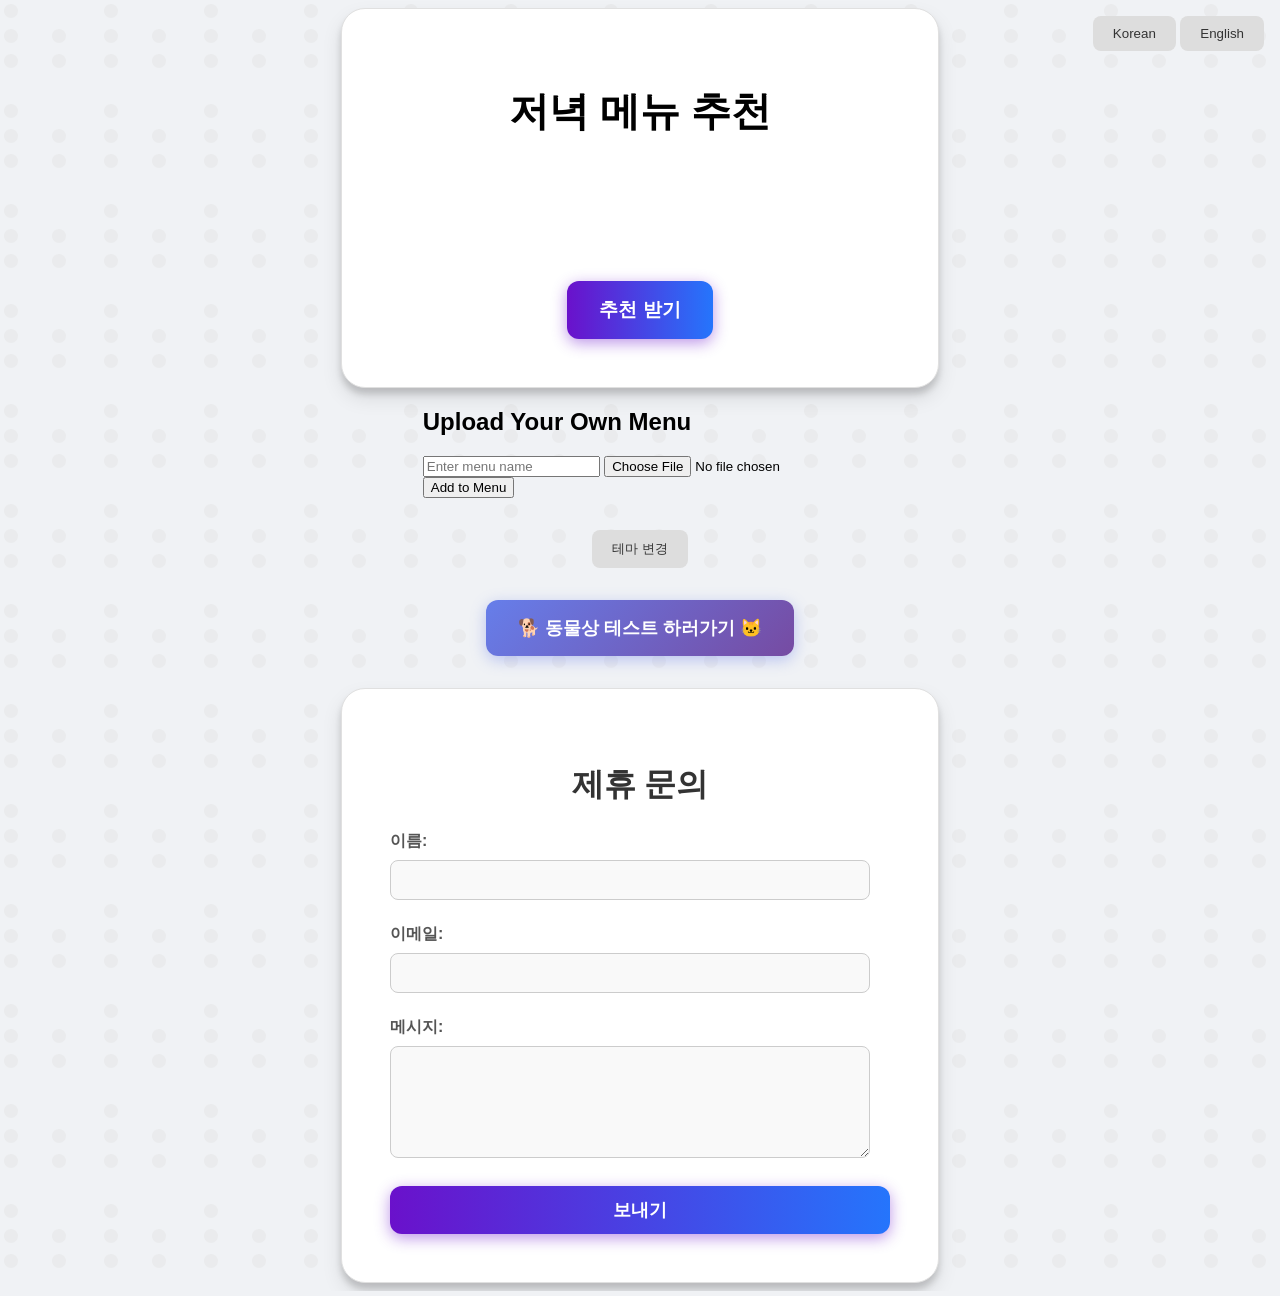
==== index.html @ fb41db71 "feat: Add Google AdSense integration - Insert AdSense script and meta tag into index.html." ====
<!DOCTYPE html>
<html lang="ko">
<head>
    <meta charset="UTF-8">
    <meta name="viewport" content="width=device-width, initial-scale=1.0">
    <title data-i18n="title">Dinner Menu Recommendation</title>
    <link rel="stylesheet" href="style.css">
    <script async src="https://pagead2.googlesyndication.com/pagead/js/adsbygoogle.js?client=ca-pub-7091768814337632"
     crossorigin="anonymous"></script>
    <meta name="google-adsense-account" content="ca-pub-7091768814337632">
</head>
<body>
    <div class="language-switcher">
        <button id="lang-ko">Korean</button>
        <button id="lang-en">English</button>
    </div>
    <div class="lotto-machine">
        <h1 data-i18n="heading">Dinner Menu Recommendation</h1>
        <div id="menu-recommendation" class="display"></div>
        <button id="recommend-button" class="draw-button" data-i18n="button">Get Recommendation</button>
    </div>

    <div class="image-uploader">
        <h2 data-i18n="upload_heading">Upload Your Own Menu</h2>
        <input type="text" id="menu-name-input" placeholder="Enter menu name">
        <input type="file" id="image-upload" accept="image/*">
        <div id="image-preview-container"></div>
        <button id="add-menu-button" data-i18n="add_button">Add to Menu</button>
    </div>

    <div class="theme-switcher">
        <button id="theme-toggle" data-i18n="theme_toggle">Toggle Theme</button>
    </div>
    <div class="animal-test-link">
        <a href="animal.html" class="animal-test-btn">🐕 동물상 테스트 하러가기 🐱</a>
    </div>
    <script src="main.js" type="module"></script>

    <div class="contact-form-section">
        <h2 data-i18n="contact_heading">Partnership Inquiry</h2>
        <form action="https://formspree.io/f/xykjvype" method="POST" class="contact-form">
            <label for="name" data-i18n="name_label">Your Name:</label>
            <input type="text" id="name" name="name" required>

            <label for="email" data-i18n="email_label">Your Email:</label>
            <input type="email" id="email" name="email" required>

            <label for="message" data-i18n="message_label">Your Message:</label>
            <textarea id="message" name="message" rows="5" required></textarea>

            <button type="submit" data-i18n="send_button">Send</button>
        </form>
    </div>
</body>
</html>
---- style.css ----
/* General Styles */
body {
    font-family: -apple-system, BlinkMacSystemFont, "Segoe UI", Roboto, Helvetica, Arial, sans-serif;
    display: grid;
    place-items: center;
    min-height: 100vh;
    background-color: #f0f2f5;
    background-image: url('data:image/svg+xml,%3Csvg width="100" height="100" viewBox="0 0 100 100" xmlns="http://www.w3.org/2000/svg"%3E%3Cpath d="M11 18c3.866 0 7-3.134 7-7s-3.134-7-7-7-7 3.134-7 7 3.134 7 7 7zm48 25c3.866 0 7-3.134 7-7s-3.134-7-7-7-7 3.134-7 7 3.134 7 7 7zm-48 0c3.866 0 7-3.134 7-7s-3.134-7-7-7-7 3.134-7 7 3.134 7 7 7zm48 25c3.866 0 7-3.134 7-7s-3.134-7-7-7-7 3.134-7 7 3.134 7 7 7zm-48 0c3.866 0 7-3.134 7-7s-3.134-7-7-7-7 3.134-7 7 3.134 7 7 7z" fill="%23e0e0e0" fill-opacity="0.4"/%3E%3C/svg%3E');
    transition: background-color 0.3s ease, color 0.3s ease;
}

body.dark-mode {
    background-color: #1a1a1a;
    color: #f0f2f5;
    background-image: url('data:image/svg+xml,%3Csvg width="100" height="100" viewBox="0 0 100 100" xmlns="http://www.w3.org/2000/svg"%3E%3Cpath d="M11 18c3.866 0 7-3.134 7-7s-3.134-7-7-7-7 3.134-7 7 3.134 7 7 7zm48 25c3.866 0 7-3.134 7-7s-3.134-7-7-7-7 3.134-7 7 3.134 7 7 7zm-48 0c3.866 0 7-3.134 7-7s-3.134-7-7-7-7 3.134-7 7 3.134 7 7 7zm48 25c3.866 0 7-3.134 7-7s-3.134-7-7-7-7 3.134-7 7 3.134 7 7 7zm-48 0c3.866 0 7-3.134 7-7s-3.134-7-7-7-7 3.134-7 7 3.134 7 7 7z" fill="%23333" fill-opacity="0.4"/%3E%3C/svg%3E');
}

.language-switcher {
    position: absolute;
    top: 1rem;
    right: 1rem;
}

.language-switcher button {
    background-color: #ddd;
    color: #333;
    border: none;
    border-radius: 8px;
    padding: 10px 20px;
    cursor: pointer;
    transition: background-color 0.3s, color 0.3s;
}

body.dark-mode .language-switcher button {
    background-color: #444;
    color: #f0f2f5;
}

.lotto-machine {
    background: #ffffff;
    border-radius: 24px;
    padding: 48px;
    width: 100%;
    max-width: 500px;
    box-shadow: 0 10px 20px rgba(0,0,0,0.1), 0 6px 6px rgba(0,0,0,0.15);
    text-align: center;
    border: 1px solid #e0e0e0;
    transition: background-color 0.3s ease, border-color 0.3s ease;
}

body.dark-mode .lotto-machine {
    background: #2c2c2c;
    border-color: #444;
}

h1 {
    font-size: 2.5rem;
    font-weight: 800;
    margin-bottom: 2rem;
    transition: color 0.3s ease;
}

body.dark-mode h1 {
    color: #f0f2f5;
}

.display {
    display: flex;
    justify-content: center;
    align-items: center;
    gap: 1rem;
    margin-bottom: 2.5rem;
    flex-wrap: wrap;
    min-height: 70px; /* To prevent layout shift */
}

.draw-button {
    background-image: linear-gradient(to right, #6a11cb 0%, #2575fc 100%);
    color: white;
    border: none;
    border-radius: 12px;
    padding: 16px 32px;
    font-size: 1.2rem;
    font-weight: 600;
    cursor: pointer;
    transition: all 0.3s ease;
    box-shadow: 0 4px 15px 0 rgba(106, 17, 203, 0.45);
}

.draw-button:hover {
    transform: translateY(-2px);
    box-shadow: 0 6px 20px 0 rgba(106, 17, 203, 0.55);
}

.draw-button:active {
    transform: translateY(0);
}

@keyframes pop-in {
    0% {
        transform: scale(0.5);
        opacity: 0;
    }
    100% {
        transform: scale(1);
        opacity: 1;
    }
}

.theme-switcher {
    margin-top: 2rem;
}

#theme-toggle {
    background-color: #ddd;
    color: #333;
    border: none;
    border-radius: 8px;
    padding: 10px 20px;
    cursor: pointer;
    transition: background-color 0.3s, color 0.3s;
}

body.dark-mode #theme-toggle {
    background-color: #444;
    color: #f0f2f5;
}

#drop-area {
    border: 2px dashed #ccc;
    border-radius: 20px;
    padding: 20px;
    margin-top: 2rem;
    text-align: center;
    width: 100%;
    max-width: 500px;
}

#drop-area.highlight {
    border-color: #6a11cb;
}

/* Formspree Contact Form Styles */
.contact-form-section {
    background: #ffffff;
    border-radius: 24px;
    padding: 48px;
    width: 100%;
    max-width: 500px;
    box-shadow: 0 10px 20px rgba(0,0,0,0.1), 0 6px 6px rgba(0,0,0,0.15);
    text-align: left; /* Changed to left for form labels */
    border: 1px solid #e0e0e0;
    margin-top: 2rem; /* Add some space from the previous section */
    transition: background-color 0.3s ease, border-color 0.3s ease;
}

body.dark-mode .contact-form-section {
    background: #2c2c2c;
    border-color: #444;
}

.contact-form-section h2 {
    font-size: 2rem;
    font-weight: 700;
    margin-bottom: 1.5rem;
    text-align: center;
    color: #333;
}

body.dark-mode .contact-form-section h2 {
    color: #f0f2f5;
}

.contact-form label {
    display: block;
    margin-bottom: 0.5rem;
    font-weight: 600;
    color: #555;
}

body.dark-mode .contact-form label {
    color: #ccc;
}

.contact-form input[type="text"],
.contact-form input[type="email"],
.contact-form textarea {
    width: calc(100% - 20px); /* Account for padding */
    padding: 10px;
    margin-bottom: 1.5rem;
    border: 1px solid #ccc;
    border-radius: 8px;
    font-size: 1rem;
    box-sizing: border-box; /* Include padding in width */
    background-color: #f9f9f9;
    color: #333;
    transition: border-color 0.3s ease, background-color 0.3s ease, color 0.3s ease;
}

body.dark-mode .contact-form input[type="text"],
body.dark-mode .contact-form input[type="email"],
body.dark-mode .contact-form textarea {
    background-color: #3a3a3a;
    border-color: #555;
    color: #f0f2f5;
}

.contact-form input[type="text"]:focus,
.contact-form input[type="email"]:focus,
.contact-form textarea:focus {
    border-color: #6a11cb;
    outline: none;
    box-shadow: 0 0 0 3px rgba(106, 17, 203, 0.2);
}

.contact-form textarea {
    resize: vertical; /* Allow vertical resizing */
    min-height: 100px;
}

.contact-form button[type="submit"] {
    background-image: linear-gradient(to right, #6a11cb 0%, #2575fc 100%);
    color: white;
    border: none;
    border-radius: 12px;
    padding: 12px 24px;
    font-size: 1.1rem;
    font-weight: 600;
    cursor: pointer;
    transition: all 0.3s ease;
    box-shadow: 0 4px 15px 0 rgba(106, 17, 203, 0.45);
    width: 100%;
}

.contact-form button[type="submit"]:hover {
    transform: translateY(-2px);
    box-shadow: 0 6px 20px 0 rgba(106, 17, 203, 0.55);
}

.contact-form button[type="submit"]:active {
    transform: translateY(0);
}

/* Animal Test Link */
.animal-test-link {
    margin-top: 2rem;
}

.animal-test-btn {
    display: inline-block;
    background: linear-gradient(135deg, #667eea 0%, #764ba2 100%);
    color: white;
    text-decoration: none;
    border-radius: 12px;
    padding: 16px 32px;
    font-size: 1.1rem;
    font-weight: 600;
    transition: all 0.3s ease;
    box-shadow: 0 4px 15px rgba(102, 126, 234, 0.4);
}

.animal-test-btn:hover {
    transform: translateY(-2px);
    box-shadow: 0 6px 20px rgba(102, 126, 234, 0.5);
}

.animal-test-btn:active {
    transform: translateY(0);
}
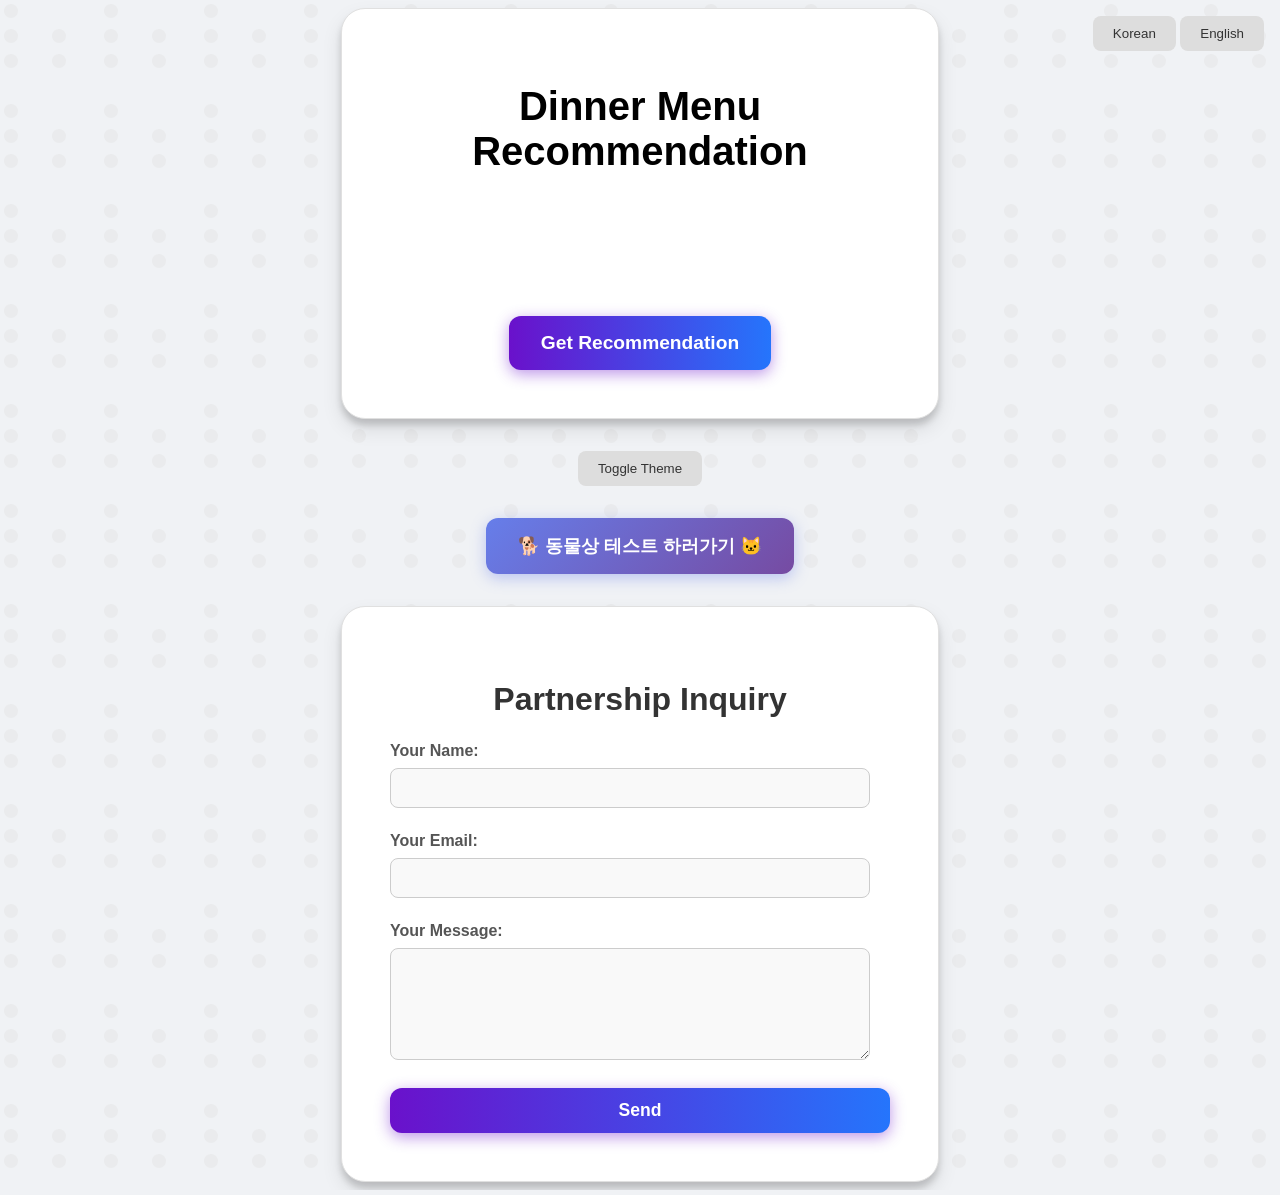
==== commit 995fc14b: "chore: Remove menu upload section Co-Authored-By: Claude Opus 4.5 <noreply@anthropic.com>" ====
--- a/index.html
+++ b/index.html
@@ -18,14 +18,6 @@
         <h1 data-i18n="heading">Dinner Menu Recommendation</h1>
         <div id="menu-recommendation" class="display"></div>
         <button id="recommend-button" class="draw-button" data-i18n="button">Get Recommendation</button>
-    </div>
-
-    <div class="image-uploader">
-        <h2 data-i18n="upload_heading">Upload Your Own Menu</h2>
-        <input type="text" id="menu-name-input" placeholder="Enter menu name">
-        <input type="file" id="image-upload" accept="image/*">
-        <div id="image-preview-container"></div>
-        <button id="add-menu-button" data-i18n="add_button">Add to Menu</button>
     </div>
 
     <div class="theme-switcher">
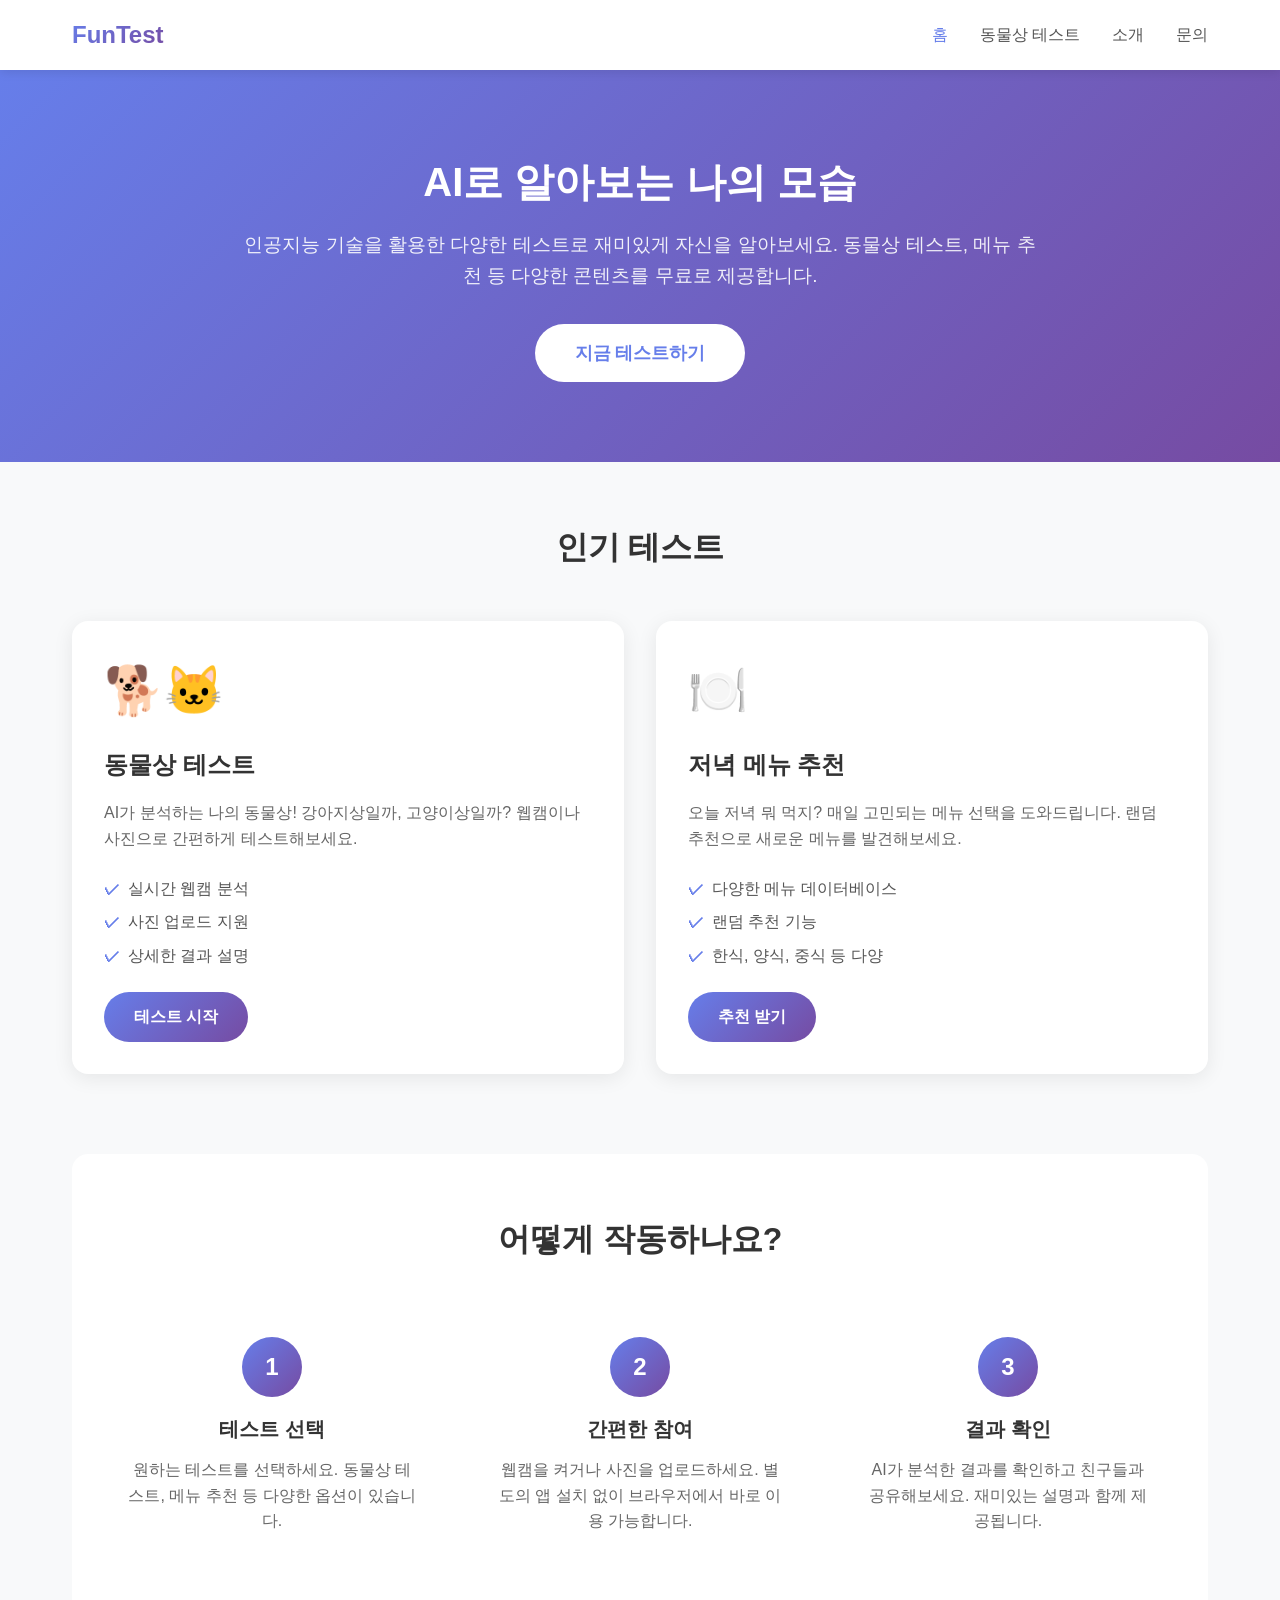
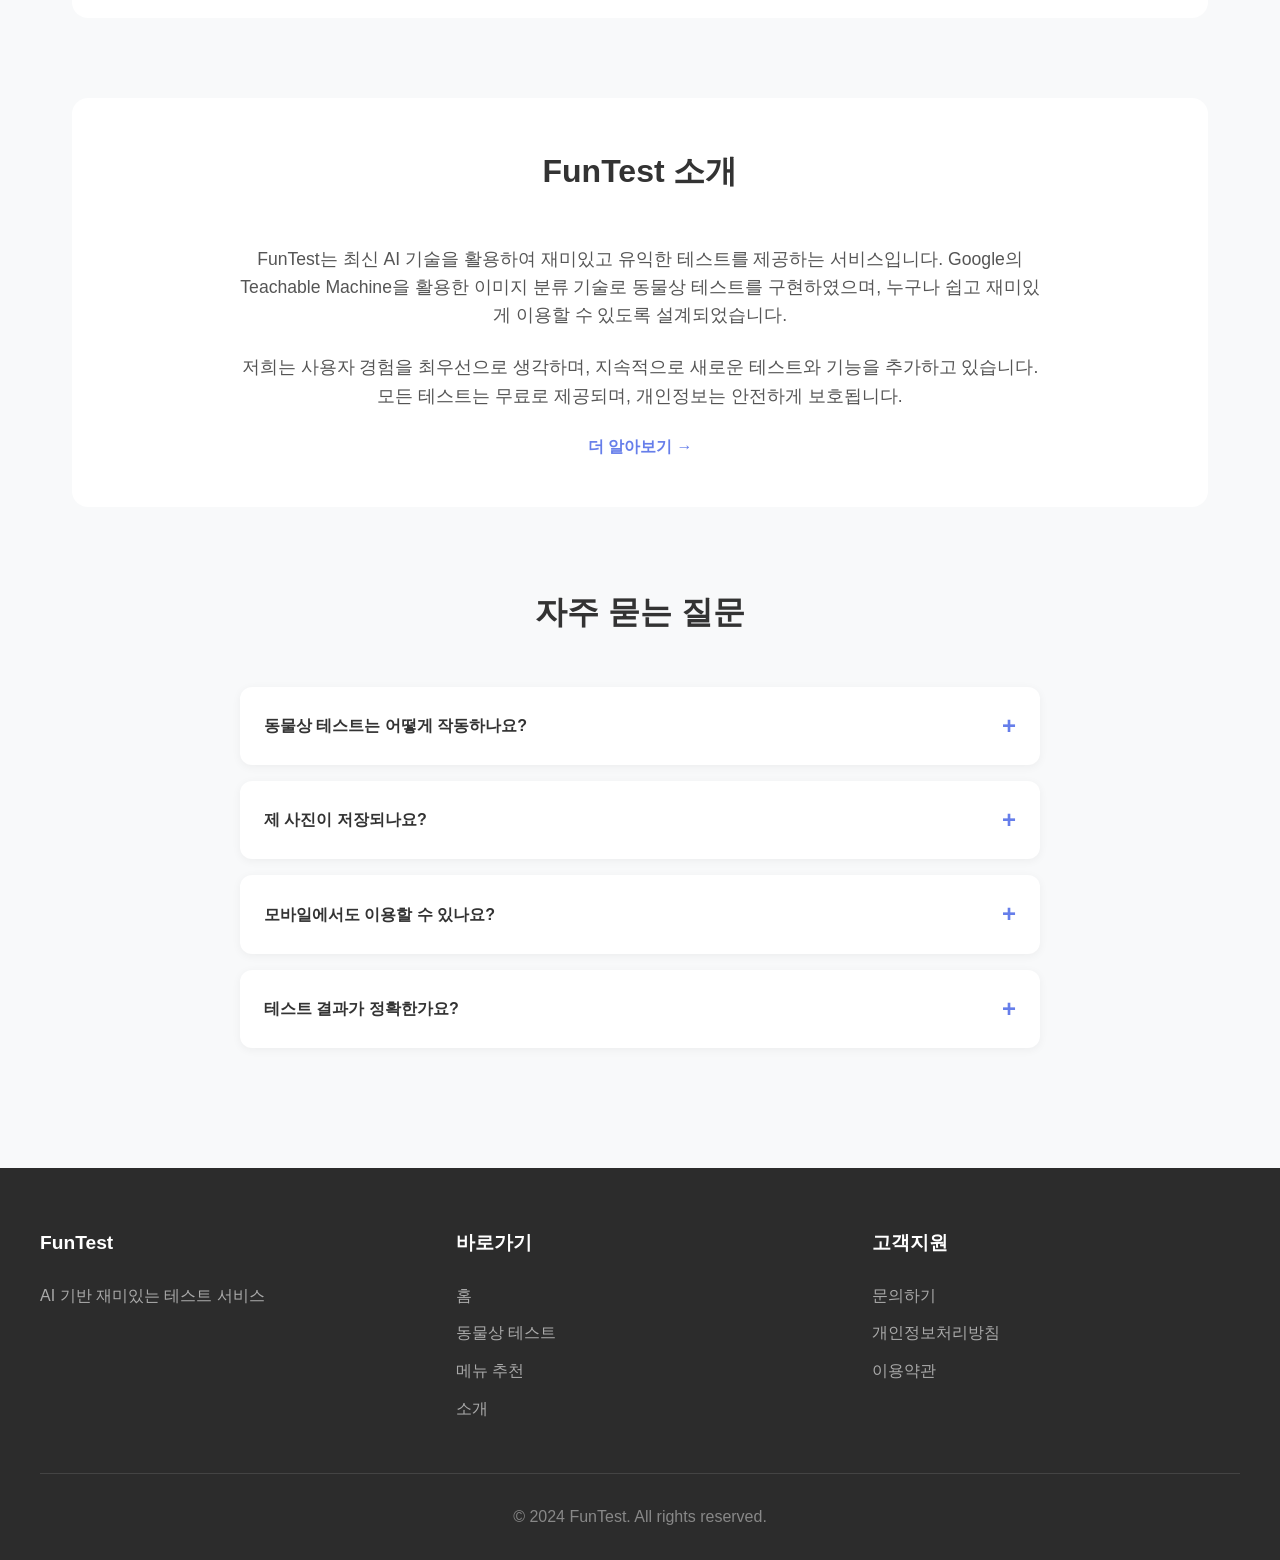
==== commit d661ddf4: "feat: Complete site redesign for AdSense approval - Redesign homepage with rich content, FAQ section" ====
--- a/index.html
+++ b/index.html
@@ -3,45 +3,168 @@
 <head>
     <meta charset="UTF-8">
     <meta name="viewport" content="width=device-width, initial-scale=1.0">
-    <title data-i18n="title">Dinner Menu Recommendation</title>
+    <title>FunTest - 재미있는 AI 테스트 모음</title>
+    <meta name="description" content="AI 기반 동물상 테스트, 저녁 메뉴 추천 등 다양한 재미있는 테스트를 무료로 즐겨보세요.">
+    <meta name="keywords" content="동물상 테스트, AI 테스트, 메뉴 추천, 심리 테스트, 재미있는 테스트">
     <link rel="stylesheet" href="style.css">
     <script async src="https://pagead2.googlesyndication.com/pagead/js/adsbygoogle.js?client=ca-pub-7091768814337632"
      crossorigin="anonymous"></script>
     <meta name="google-adsense-account" content="ca-pub-7091768814337632">
 </head>
 <body>
-    <div class="language-switcher">
-        <button id="lang-ko">Korean</button>
-        <button id="lang-en">English</button>
-    </div>
-    <div class="lotto-machine">
-        <h1 data-i18n="heading">Dinner Menu Recommendation</h1>
-        <div id="menu-recommendation" class="display"></div>
-        <button id="recommend-button" class="draw-button" data-i18n="button">Get Recommendation</button>
-    </div>
+    <!-- Navigation -->
+    <nav class="main-nav">
+        <div class="nav-container">
+            <a href="index.html" class="logo">FunTest</a>
+            <ul class="nav-links">
+                <li><a href="index.html" class="active">홈</a></li>
+                <li><a href="animal.html">동물상 테스트</a></li>
+                <li><a href="about.html">소개</a></li>
+                <li><a href="contact.html">문의</a></li>
+            </ul>
+            <button class="mobile-menu-btn" id="mobile-menu-btn">
+                <span></span>
+                <span></span>
+                <span></span>
+            </button>
+        </div>
+    </nav>
 
-    <div class="theme-switcher">
-        <button id="theme-toggle" data-i18n="theme_toggle">Toggle Theme</button>
-    </div>
-    <div class="animal-test-link">
-        <a href="animal.html" class="animal-test-btn">🐕 동물상 테스트 하러가기 🐱</a>
-    </div>
-    <script src="main.js" type="module"></script>
+    <!-- Hero Section -->
+    <section class="hero">
+        <div class="hero-content">
+            <h1>AI로 알아보는 나의 모습</h1>
+            <p>인공지능 기술을 활용한 다양한 테스트로 재미있게 자신을 알아보세요. 동물상 테스트, 메뉴 추천 등 다양한 콘텐츠를 무료로 제공합니다.</p>
+            <a href="animal.html" class="cta-button">지금 테스트하기</a>
+        </div>
+    </section>
 
-    <div class="contact-form-section">
-        <h2 data-i18n="contact_heading">Partnership Inquiry</h2>
-        <form action="https://formspree.io/f/xykjvype" method="POST" class="contact-form">
-            <label for="name" data-i18n="name_label">Your Name:</label>
-            <input type="text" id="name" name="name" required>
+    <!-- Main Content -->
+    <main class="main-content">
+        <!-- Featured Tests Section -->
+        <section class="featured-section">
+            <h2 class="section-title">인기 테스트</h2>
+            <div class="test-grid">
+                <!-- Animal Test Card -->
+                <article class="test-card">
+                    <div class="card-icon">🐕🐱</div>
+                    <h3>동물상 테스트</h3>
+                    <p>AI가 분석하는 나의 동물상! 강아지상일까, 고양이상일까? 웹캠이나 사진으로 간편하게 테스트해보세요.</p>
+                    <ul class="card-features">
+                        <li>실시간 웹캠 분석</li>
+                        <li>사진 업로드 지원</li>
+                        <li>상세한 결과 설명</li>
+                    </ul>
+                    <a href="animal.html" class="card-button">테스트 시작</a>
+                </article>
 
-            <label for="email" data-i18n="email_label">Your Email:</label>
-            <input type="email" id="email" name="email" required>
+                <!-- Menu Recommendation Card -->
+                <article class="test-card">
+                    <div class="card-icon">🍽️</div>
+                    <h3>저녁 메뉴 추천</h3>
+                    <p>오늘 저녁 뭐 먹지? 매일 고민되는 메뉴 선택을 도와드립니다. 랜덤 추천으로 새로운 메뉴를 발견해보세요.</p>
+                    <ul class="card-features">
+                        <li>다양한 메뉴 데이터베이스</li>
+                        <li>랜덤 추천 기능</li>
+                        <li>한식, 양식, 중식 등 다양</li>
+                    </ul>
+                    <a href="menu.html" class="card-button">추천 받기</a>
+                </article>
+            </div>
+        </section>
 
-            <label for="message" data-i18n="message_label">Your Message:</label>
-            <textarea id="message" name="message" rows="5" required></textarea>
+        <!-- How It Works Section -->
+        <section class="how-it-works">
+            <h2 class="section-title">어떻게 작동하나요?</h2>
+            <div class="steps-grid">
+                <div class="step">
+                    <div class="step-number">1</div>
+                    <h3>테스트 선택</h3>
+                    <p>원하는 테스트를 선택하세요. 동물상 테스트, 메뉴 추천 등 다양한 옵션이 있습니다.</p>
+                </div>
+                <div class="step">
+                    <div class="step-number">2</div>
+                    <h3>간편한 참여</h3>
+                    <p>웹캠을 켜거나 사진을 업로드하세요. 별도의 앱 설치 없이 브라우저에서 바로 이용 가능합니다.</p>
+                </div>
+                <div class="step">
+                    <div class="step-number">3</div>
+                    <h3>결과 확인</h3>
+                    <p>AI가 분석한 결과를 확인하고 친구들과 공유해보세요. 재미있는 설명과 함께 제공됩니다.</p>
+                </div>
+            </div>
+        </section>
 
-            <button type="submit" data-i18n="send_button">Send</button>
-        </form>
-    </div>
+        <!-- About Section -->
+        <section class="about-section">
+            <h2 class="section-title">FunTest 소개</h2>
+            <div class="about-content">
+                <p>FunTest는 최신 AI 기술을 활용하여 재미있고 유익한 테스트를 제공하는 서비스입니다. Google의 Teachable Machine을 활용한 이미지 분류 기술로 동물상 테스트를 구현하였으며, 누구나 쉽고 재미있게 이용할 수 있도록 설계되었습니다.</p>
+                <p>저희는 사용자 경험을 최우선으로 생각하며, 지속적으로 새로운 테스트와 기능을 추가하고 있습니다. 모든 테스트는 무료로 제공되며, 개인정보는 안전하게 보호됩니다.</p>
+                <a href="about.html" class="text-link">더 알아보기 →</a>
+            </div>
+        </section>
+
+        <!-- FAQ Section -->
+        <section class="faq-section">
+            <h2 class="section-title">자주 묻는 질문</h2>
+            <div class="faq-list">
+                <details class="faq-item">
+                    <summary>동물상 테스트는 어떻게 작동하나요?</summary>
+                    <p>동물상 테스트는 Google Teachable Machine으로 학습된 AI 모델을 사용합니다. 사용자의 얼굴 사진을 분석하여 강아지상과 고양이상 중 어느 쪽에 더 가까운지 확률로 보여드립니다. 재미로 즐기는 테스트이며, 과학적 근거가 있는 것은 아닙니다.</p>
+                </details>
+                <details class="faq-item">
+                    <summary>제 사진이 저장되나요?</summary>
+                    <p>아니요, 사용자의 사진은 서버에 저장되지 않습니다. 모든 분석은 사용자의 브라우저에서 직접 이루어지며, 분석이 완료되면 이미지 데이터는 자동으로 삭제됩니다. 개인정보 보호를 최우선으로 생각합니다.</p>
+                </details>
+                <details class="faq-item">
+                    <summary>모바일에서도 이용할 수 있나요?</summary>
+                    <p>네, FunTest는 모바일 기기에 최적화되어 있습니다. 스마트폰이나 태블릿의 브라우저에서 접속하여 모든 테스트를 이용하실 수 있습니다. 모바일 카메라를 활용한 실시간 테스트도 지원됩니다.</p>
+                </details>
+                <details class="faq-item">
+                    <summary>테스트 결과가 정확한가요?</summary>
+                    <p>동물상 테스트는 재미를 위한 엔터테인먼트 콘텐츠입니다. AI 모델이 학습한 패턴을 기반으로 분석하지만, 이는 과학적으로 검증된 방법이 아닙니다. 친구들과 함께 가볍게 즐기시면 됩니다.</p>
+                </details>
+            </div>
+        </section>
+    </main>
+
+    <!-- Footer -->
+    <footer class="main-footer">
+        <div class="footer-content">
+            <div class="footer-section">
+                <h4>FunTest</h4>
+                <p>AI 기반 재미있는 테스트 서비스</p>
+            </div>
+            <div class="footer-section">
+                <h4>바로가기</h4>
+                <ul>
+                    <li><a href="index.html">홈</a></li>
+                    <li><a href="animal.html">동물상 테스트</a></li>
+                    <li><a href="menu.html">메뉴 추천</a></li>
+                    <li><a href="about.html">소개</a></li>
+                </ul>
+            </div>
+            <div class="footer-section">
+                <h4>고객지원</h4>
+                <ul>
+                    <li><a href="contact.html">문의하기</a></li>
+                    <li><a href="privacy.html">개인정보처리방침</a></li>
+                    <li><a href="terms.html">이용약관</a></li>
+                </ul>
+            </div>
+        </div>
+        <div class="footer-bottom">
+            <p>&copy; 2024 FunTest. All rights reserved.</p>
+        </div>
+    </footer>
+
+    <script>
+        // Mobile menu toggle
+        document.getElementById('mobile-menu-btn').addEventListener('click', function() {
+            document.querySelector('.nav-links').classList.toggle('active');
+            this.classList.toggle('active');
+        });
+    </script>
 </body>
-</html>+</html>
--- a/style.css
+++ b/style.css
@@ -1,269 +1,582 @@
-/* General Styles */
+/* Reset and Base Styles */
+* {
+    margin: 0;
+    padding: 0;
+    box-sizing: border-box;
+}
+
 body {
     font-family: -apple-system, BlinkMacSystemFont, "Segoe UI", Roboto, Helvetica, Arial, sans-serif;
+    line-height: 1.6;
+    color: #333;
+    background-color: #f8f9fa;
+}
+
+a {
+    text-decoration: none;
+    color: inherit;
+}
+
+ul {
+    list-style: none;
+}
+
+/* Navigation */
+.main-nav {
+    background: white;
+    box-shadow: 0 2px 10px rgba(0, 0, 0, 0.1);
+    position: sticky;
+    top: 0;
+    z-index: 1000;
+}
+
+.nav-container {
+    max-width: 1200px;
+    margin: 0 auto;
+    padding: 1rem 2rem;
+    display: flex;
+    justify-content: space-between;
+    align-items: center;
+}
+
+.logo {
+    font-size: 1.5rem;
+    font-weight: 700;
+    background: linear-gradient(135deg, #667eea 0%, #764ba2 100%);
+    -webkit-background-clip: text;
+    -webkit-text-fill-color: transparent;
+    background-clip: text;
+}
+
+.nav-links {
+    display: flex;
+    gap: 2rem;
+}
+
+.nav-links a {
+    color: #555;
+    font-weight: 500;
+    transition: color 0.3s;
+}
+
+.nav-links a:hover,
+.nav-links a.active {
+    color: #667eea;
+}
+
+.mobile-menu-btn {
+    display: none;
+    flex-direction: column;
+    gap: 5px;
+    background: none;
+    border: none;
+    cursor: pointer;
+    padding: 5px;
+}
+
+.mobile-menu-btn span {
+    width: 25px;
+    height: 3px;
+    background: #333;
+    border-radius: 2px;
+    transition: 0.3s;
+}
+
+/* Hero Section */
+.hero {
+    background: linear-gradient(135deg, #667eea 0%, #764ba2 100%);
+    color: white;
+    padding: 80px 2rem;
+    text-align: center;
+}
+
+.hero-content {
+    max-width: 800px;
+    margin: 0 auto;
+}
+
+.hero h1 {
+    font-size: 2.5rem;
+    margin-bottom: 1rem;
+    font-weight: 700;
+}
+
+.hero p {
+    font-size: 1.2rem;
+    margin-bottom: 2rem;
+    opacity: 0.9;
+}
+
+.cta-button {
+    display: inline-block;
+    background: white;
+    color: #667eea;
+    padding: 15px 40px;
+    border-radius: 30px;
+    font-weight: 600;
+    font-size: 1.1rem;
+    transition: transform 0.3s, box-shadow 0.3s;
+}
+
+.cta-button:hover {
+    transform: translateY(-2px);
+    box-shadow: 0 10px 30px rgba(0, 0, 0, 0.2);
+}
+
+/* Main Content */
+.main-content {
+    max-width: 1200px;
+    margin: 0 auto;
+    padding: 60px 2rem;
+}
+
+.section-title {
+    font-size: 2rem;
+    text-align: center;
+    margin-bottom: 3rem;
+    color: #333;
+}
+
+/* Featured Tests Section */
+.featured-section {
+    margin-bottom: 80px;
+}
+
+.test-grid {
     display: grid;
-    place-items: center;
-    min-height: 100vh;
-    background-color: #f0f2f5;
-    background-image: url('data:image/svg+xml,%3Csvg width="100" height="100" viewBox="0 0 100 100" xmlns="http://www.w3.org/2000/svg"%3E%3Cpath d="M11 18c3.866 0 7-3.134 7-7s-3.134-7-7-7-7 3.134-7 7 3.134 7 7 7zm48 25c3.866 0 7-3.134 7-7s-3.134-7-7-7-7 3.134-7 7 3.134 7 7 7zm-48 0c3.866 0 7-3.134 7-7s-3.134-7-7-7-7 3.134-7 7 3.134 7 7 7zm48 25c3.866 0 7-3.134 7-7s-3.134-7-7-7-7 3.134-7 7 3.134 7 7 7zm-48 0c3.866 0 7-3.134 7-7s-3.134-7-7-7-7 3.134-7 7 3.134 7 7 7z" fill="%23e0e0e0" fill-opacity="0.4"/%3E%3C/svg%3E');
-    transition: background-color 0.3s ease, color 0.3s ease;
-}
-
-body.dark-mode {
-    background-color: #1a1a1a;
-    color: #f0f2f5;
-    background-image: url('data:image/svg+xml,%3Csvg width="100" height="100" viewBox="0 0 100 100" xmlns="http://www.w3.org/2000/svg"%3E%3Cpath d="M11 18c3.866 0 7-3.134 7-7s-3.134-7-7-7-7 3.134-7 7 3.134 7 7 7zm48 25c3.866 0 7-3.134 7-7s-3.134-7-7-7-7 3.134-7 7 3.134 7 7 7zm-48 0c3.866 0 7-3.134 7-7s-3.134-7-7-7-7 3.134-7 7 3.134 7 7 7zm48 25c3.866 0 7-3.134 7-7s-3.134-7-7-7-7 3.134-7 7 3.134 7 7 7zm-48 0c3.866 0 7-3.134 7-7s-3.134-7-7-7-7 3.134-7 7 3.134 7 7 7z" fill="%23333" fill-opacity="0.4"/%3E%3C/svg%3E');
-}
-
-.language-switcher {
+    grid-template-columns: repeat(auto-fit, minmax(300px, 1fr));
+    gap: 2rem;
+}
+
+.test-card {
+    background: white;
+    border-radius: 16px;
+    padding: 2rem;
+    box-shadow: 0 4px 20px rgba(0, 0, 0, 0.08);
+    transition: transform 0.3s, box-shadow 0.3s;
+}
+
+.test-card:hover {
+    transform: translateY(-5px);
+    box-shadow: 0 8px 30px rgba(0, 0, 0, 0.12);
+}
+
+.card-icon {
+    font-size: 3rem;
+    margin-bottom: 1rem;
+}
+
+.test-card h3 {
+    font-size: 1.5rem;
+    margin-bottom: 1rem;
+    color: #333;
+}
+
+.test-card p {
+    color: #666;
+    margin-bottom: 1.5rem;
+}
+
+.card-features {
+    margin-bottom: 1.5rem;
+    padding-left: 1.5rem;
+}
+
+.card-features li {
+    position: relative;
+    margin-bottom: 0.5rem;
+    color: #555;
+}
+
+.card-features li::before {
+    content: "✓";
     position: absolute;
-    top: 1rem;
-    right: 1rem;
-}
-
-.language-switcher button {
-    background-color: #ddd;
-    color: #333;
+    left: -1.5rem;
+    color: #667eea;
+    font-weight: bold;
+}
+
+.card-button {
+    display: inline-block;
+    background: linear-gradient(135deg, #667eea 0%, #764ba2 100%);
+    color: white;
+    padding: 12px 30px;
+    border-radius: 25px;
+    font-weight: 600;
+    transition: transform 0.3s, box-shadow 0.3s;
+}
+
+.card-button:hover {
+    transform: translateY(-2px);
+    box-shadow: 0 5px 20px rgba(102, 126, 234, 0.4);
+}
+
+/* How It Works Section */
+.how-it-works {
+    margin-bottom: 80px;
+    padding: 60px 0;
+    background: white;
+    border-radius: 16px;
+}
+
+.steps-grid {
+    display: grid;
+    grid-template-columns: repeat(auto-fit, minmax(250px, 1fr));
+    gap: 2rem;
+    padding: 0 2rem;
+}
+
+.step {
+    text-align: center;
+    padding: 1.5rem;
+}
+
+.step-number {
+    width: 60px;
+    height: 60px;
+    background: linear-gradient(135deg, #667eea 0%, #764ba2 100%);
+    color: white;
+    border-radius: 50%;
+    display: flex;
+    align-items: center;
+    justify-content: center;
+    font-size: 1.5rem;
+    font-weight: 700;
+    margin: 0 auto 1rem;
+}
+
+.step h3 {
+    font-size: 1.25rem;
+    margin-bottom: 0.75rem;
+    color: #333;
+}
+
+.step p {
+    color: #666;
+}
+
+/* About Section */
+.about-section {
+    margin-bottom: 80px;
+    background: white;
+    border-radius: 16px;
+    padding: 3rem;
+}
+
+.about-content {
+    max-width: 800px;
+    margin: 0 auto;
+    text-align: center;
+}
+
+.about-content p {
+    color: #555;
+    margin-bottom: 1.5rem;
+    font-size: 1.1rem;
+}
+
+.text-link {
+    color: #667eea;
+    font-weight: 600;
+    transition: color 0.3s;
+}
+
+.text-link:hover {
+    color: #764ba2;
+}
+
+/* FAQ Section */
+.faq-section {
+    margin-bottom: 60px;
+}
+
+.faq-list {
+    max-width: 800px;
+    margin: 0 auto;
+}
+
+.faq-item {
+    background: white;
+    border-radius: 12px;
+    margin-bottom: 1rem;
+    box-shadow: 0 2px 10px rgba(0, 0, 0, 0.05);
+}
+
+.faq-item summary {
+    padding: 1.25rem 1.5rem;
+    font-weight: 600;
+    cursor: pointer;
+    color: #333;
+    list-style: none;
+    display: flex;
+    justify-content: space-between;
+    align-items: center;
+}
+
+.faq-item summary::-webkit-details-marker {
+    display: none;
+}
+
+.faq-item summary::after {
+    content: "+";
+    font-size: 1.5rem;
+    color: #667eea;
+}
+
+.faq-item[open] summary::after {
+    content: "−";
+}
+
+.faq-item p {
+    padding: 0 1.5rem 1.25rem;
+    color: #666;
+    line-height: 1.7;
+}
+
+/* Footer */
+.main-footer {
+    background: #2c2c2c;
+    color: white;
+    padding: 60px 2rem 30px;
+}
+
+.footer-content {
+    max-width: 1200px;
+    margin: 0 auto;
+    display: grid;
+    grid-template-columns: repeat(auto-fit, minmax(200px, 1fr));
+    gap: 3rem;
+}
+
+.footer-section h4 {
+    font-size: 1.2rem;
+    margin-bottom: 1.5rem;
+    color: white;
+}
+
+.footer-section p {
+    color: #aaa;
+}
+
+.footer-section ul li {
+    margin-bottom: 0.75rem;
+}
+
+.footer-section ul a {
+    color: #aaa;
+    transition: color 0.3s;
+}
+
+.footer-section ul a:hover {
+    color: #667eea;
+}
+
+.footer-bottom {
+    max-width: 1200px;
+    margin: 40px auto 0;
+    padding-top: 30px;
+    border-top: 1px solid #444;
+    text-align: center;
+    color: #888;
+}
+
+/* Page Container (for sub pages) */
+.page-container {
+    max-width: 800px;
+    margin: 0 auto;
+    padding: 60px 2rem;
+}
+
+.page-container h1 {
+    font-size: 2rem;
+    margin-bottom: 2rem;
+    color: #333;
+}
+
+.page-container h2 {
+    font-size: 1.5rem;
+    margin: 2rem 0 1rem;
+    color: #333;
+}
+
+.page-container p {
+    color: #555;
+    margin-bottom: 1rem;
+    line-height: 1.8;
+}
+
+.page-container ul {
+    padding-left: 2rem;
+    margin-bottom: 1.5rem;
+}
+
+.page-container ul li {
+    list-style: disc;
+    margin-bottom: 0.5rem;
+    color: #555;
+}
+
+/* Contact Form */
+.contact-form {
+    background: white;
+    border-radius: 16px;
+    padding: 2rem;
+    box-shadow: 0 4px 20px rgba(0, 0, 0, 0.08);
+}
+
+.form-group {
+    margin-bottom: 1.5rem;
+}
+
+.form-group label {
+    display: block;
+    margin-bottom: 0.5rem;
+    font-weight: 600;
+    color: #333;
+}
+
+.form-group input,
+.form-group textarea {
+    width: 100%;
+    padding: 12px 16px;
+    border: 2px solid #e0e0e0;
+    border-radius: 8px;
+    font-size: 1rem;
+    transition: border-color 0.3s;
+}
+
+.form-group input:focus,
+.form-group textarea:focus {
+    outline: none;
+    border-color: #667eea;
+}
+
+.form-group textarea {
+    min-height: 150px;
+    resize: vertical;
+}
+
+.submit-btn {
+    background: linear-gradient(135deg, #667eea 0%, #764ba2 100%);
+    color: white;
     border: none;
-    border-radius: 8px;
-    padding: 10px 20px;
+    padding: 15px 40px;
+    border-radius: 25px;
+    font-size: 1rem;
+    font-weight: 600;
     cursor: pointer;
-    transition: background-color 0.3s, color 0.3s;
-}
-
-body.dark-mode .language-switcher button {
-    background-color: #444;
-    color: #f0f2f5;
-}
-
-.lotto-machine {
-    background: #ffffff;
-    border-radius: 24px;
-    padding: 48px;
-    width: 100%;
-    max-width: 500px;
-    box-shadow: 0 10px 20px rgba(0,0,0,0.1), 0 6px 6px rgba(0,0,0,0.15);
+    transition: transform 0.3s, box-shadow 0.3s;
+}
+
+.submit-btn:hover {
+    transform: translateY(-2px);
+    box-shadow: 0 5px 20px rgba(102, 126, 234, 0.4);
+}
+
+/* Menu Page Styles */
+.menu-container {
     text-align: center;
-    border: 1px solid #e0e0e0;
-    transition: background-color 0.3s ease, border-color 0.3s ease;
-}
-
-body.dark-mode .lotto-machine {
-    background: #2c2c2c;
-    border-color: #444;
-}
-
-h1 {
-    font-size: 2.5rem;
-    font-weight: 800;
-    margin-bottom: 2rem;
-    transition: color 0.3s ease;
-}
-
-body.dark-mode h1 {
-    color: #f0f2f5;
-}
-
-.display {
+    padding: 2rem;
+}
+
+.menu-display {
+    background: white;
+    border-radius: 16px;
+    padding: 3rem;
+    margin: 2rem 0;
+    box-shadow: 0 4px 20px rgba(0, 0, 0, 0.08);
+    min-height: 200px;
     display: flex;
+    flex-direction: column;
+    align-items: center;
     justify-content: center;
-    align-items: center;
-    gap: 1rem;
-    margin-bottom: 2.5rem;
-    flex-wrap: wrap;
-    min-height: 70px; /* To prevent layout shift */
-}
-
-.draw-button {
-    background-image: linear-gradient(to right, #6a11cb 0%, #2575fc 100%);
-    color: white;
-    border: none;
-    border-radius: 12px;
-    padding: 16px 32px;
-    font-size: 1.2rem;
-    font-weight: 600;
-    cursor: pointer;
-    transition: all 0.3s ease;
-    box-shadow: 0 4px 15px 0 rgba(106, 17, 203, 0.45);
-}
-
-.draw-button:hover {
-    transform: translateY(-2px);
-    box-shadow: 0 6px 20px 0 rgba(106, 17, 203, 0.55);
-}
-
-.draw-button:active {
-    transform: translateY(0);
-}
-
-@keyframes pop-in {
-    0% {
-        transform: scale(0.5);
-        opacity: 0;
-    }
-    100% {
-        transform: scale(1);
-        opacity: 1;
-    }
-}
-
-.theme-switcher {
-    margin-top: 2rem;
-}
-
-#theme-toggle {
-    background-color: #ddd;
-    color: #333;
-    border: none;
-    border-radius: 8px;
-    padding: 10px 20px;
-    cursor: pointer;
-    transition: background-color 0.3s, color 0.3s;
-}
-
-body.dark-mode #theme-toggle {
-    background-color: #444;
-    color: #f0f2f5;
-}
-
-#drop-area {
-    border: 2px dashed #ccc;
-    border-radius: 20px;
-    padding: 20px;
-    margin-top: 2rem;
-    text-align: center;
-    width: 100%;
-    max-width: 500px;
-}
-
-#drop-area.highlight {
-    border-color: #6a11cb;
-}
-
-/* Formspree Contact Form Styles */
-.contact-form-section {
-    background: #ffffff;
-    border-radius: 24px;
-    padding: 48px;
-    width: 100%;
-    max-width: 500px;
-    box-shadow: 0 10px 20px rgba(0,0,0,0.1), 0 6px 6px rgba(0,0,0,0.15);
-    text-align: left; /* Changed to left for form labels */
-    border: 1px solid #e0e0e0;
-    margin-top: 2rem; /* Add some space from the previous section */
-    transition: background-color 0.3s ease, border-color 0.3s ease;
-}
-
-body.dark-mode .contact-form-section {
-    background: #2c2c2c;
-    border-color: #444;
-}
-
-.contact-form-section h2 {
+}
+
+.menu-result {
     font-size: 2rem;
     font-weight: 700;
-    margin-bottom: 1.5rem;
-    text-align: center;
-    color: #333;
-}
-
-body.dark-mode .contact-form-section h2 {
-    color: #f0f2f5;
-}
-
-.contact-form label {
-    display: block;
-    margin-bottom: 0.5rem;
-    font-weight: 600;
-    color: #555;
-}
-
-body.dark-mode .contact-form label {
-    color: #ccc;
-}
-
-.contact-form input[type="text"],
-.contact-form input[type="email"],
-.contact-form textarea {
-    width: calc(100% - 20px); /* Account for padding */
-    padding: 10px;
-    margin-bottom: 1.5rem;
-    border: 1px solid #ccc;
-    border-radius: 8px;
+    color: #333;
+    margin-bottom: 1rem;
+}
+
+.menu-category {
+    color: #667eea;
     font-size: 1rem;
-    box-sizing: border-box; /* Include padding in width */
-    background-color: #f9f9f9;
-    color: #333;
-    transition: border-color 0.3s ease, background-color 0.3s ease, color 0.3s ease;
-}
-
-body.dark-mode .contact-form input[type="text"],
-body.dark-mode .contact-form input[type="email"],
-body.dark-mode .contact-form textarea {
-    background-color: #3a3a3a;
-    border-color: #555;
-    color: #f0f2f5;
-}
-
-.contact-form input[type="text"]:focus,
-.contact-form input[type="email"]:focus,
-.contact-form textarea:focus {
-    border-color: #6a11cb;
-    outline: none;
-    box-shadow: 0 0 0 3px rgba(106, 17, 203, 0.2);
-}
-
-.contact-form textarea {
-    resize: vertical; /* Allow vertical resizing */
-    min-height: 100px;
-}
-
-.contact-form button[type="submit"] {
-    background-image: linear-gradient(to right, #6a11cb 0%, #2575fc 100%);
+}
+
+.recommend-btn {
+    background: linear-gradient(135deg, #667eea 0%, #764ba2 100%);
     color: white;
     border: none;
-    border-radius: 12px;
-    padding: 12px 24px;
-    font-size: 1.1rem;
+    padding: 18px 50px;
+    border-radius: 30px;
+    font-size: 1.2rem;
     font-weight: 600;
     cursor: pointer;
-    transition: all 0.3s ease;
-    box-shadow: 0 4px 15px 0 rgba(106, 17, 203, 0.45);
-    width: 100%;
-}
-
-.contact-form button[type="submit"]:hover {
+    transition: transform 0.3s, box-shadow 0.3s;
+}
+
+.recommend-btn:hover {
     transform: translateY(-2px);
-    box-shadow: 0 6px 20px 0 rgba(106, 17, 203, 0.55);
-}
-
-.contact-form button[type="submit"]:active {
-    transform: translateY(0);
-}
-
-/* Animal Test Link */
-.animal-test-link {
-    margin-top: 2rem;
-}
-
-.animal-test-btn {
-    display: inline-block;
-    background: linear-gradient(135deg, #667eea 0%, #764ba2 100%);
-    color: white;
-    text-decoration: none;
-    border-radius: 12px;
-    padding: 16px 32px;
-    font-size: 1.1rem;
-    font-weight: 600;
-    transition: all 0.3s ease;
-    box-shadow: 0 4px 15px rgba(102, 126, 234, 0.4);
-}
-
-.animal-test-btn:hover {
-    transform: translateY(-2px);
-    box-shadow: 0 6px 20px rgba(102, 126, 234, 0.5);
-}
-
-.animal-test-btn:active {
-    transform: translateY(0);
-}+    box-shadow: 0 8px 30px rgba(102, 126, 234, 0.4);
+}
+
+/* Responsive Design */
+@media (max-width: 768px) {
+    .nav-links {
+        display: none;
+        position: absolute;
+        top: 100%;
+        left: 0;
+        right: 0;
+        background: white;
+        flex-direction: column;
+        padding: 1rem 2rem;
+        box-shadow: 0 4px 10px rgba(0, 0, 0, 0.1);
+    }
+
+    .nav-links.active {
+        display: flex;
+    }
+
+    .mobile-menu-btn {
+        display: flex;
+    }
+
+    .mobile-menu-btn.active span:nth-child(1) {
+        transform: rotate(45deg) translate(5px, 5px);
+    }
+
+    .mobile-menu-btn.active span:nth-child(2) {
+        opacity: 0;
+    }
+
+    .mobile-menu-btn.active span:nth-child(3) {
+        transform: rotate(-45deg) translate(7px, -6px);
+    }
+
+    .hero h1 {
+        font-size: 2rem;
+    }
+
+    .hero p {
+        font-size: 1rem;
+    }
+
+    .section-title {
+        font-size: 1.5rem;
+    }
+
+    .test-grid {
+        grid-template-columns: 1fr;
+    }
+
+    .steps-grid {
+        grid-template-columns: 1fr;
+    }
+
+    .footer-content {
+        grid-template-columns: 1fr;
+        text-align: center;
+    }
+}
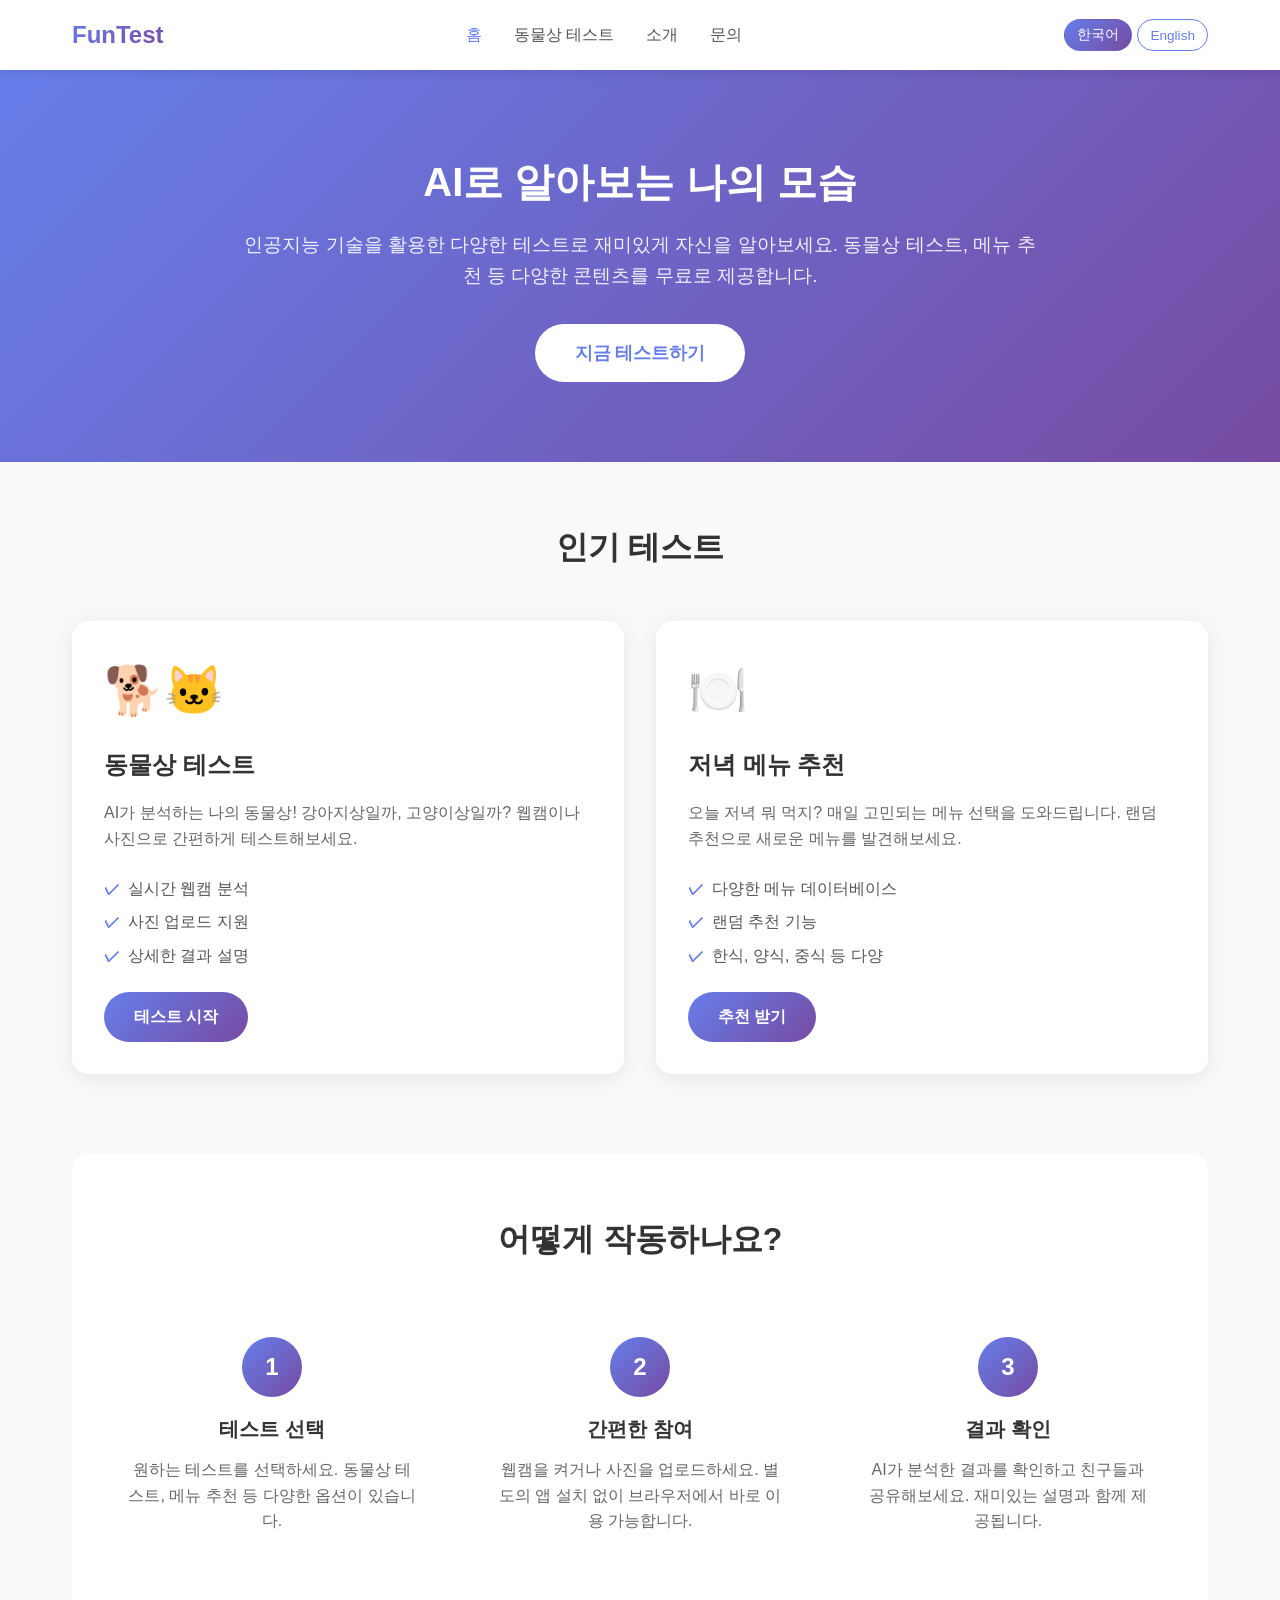
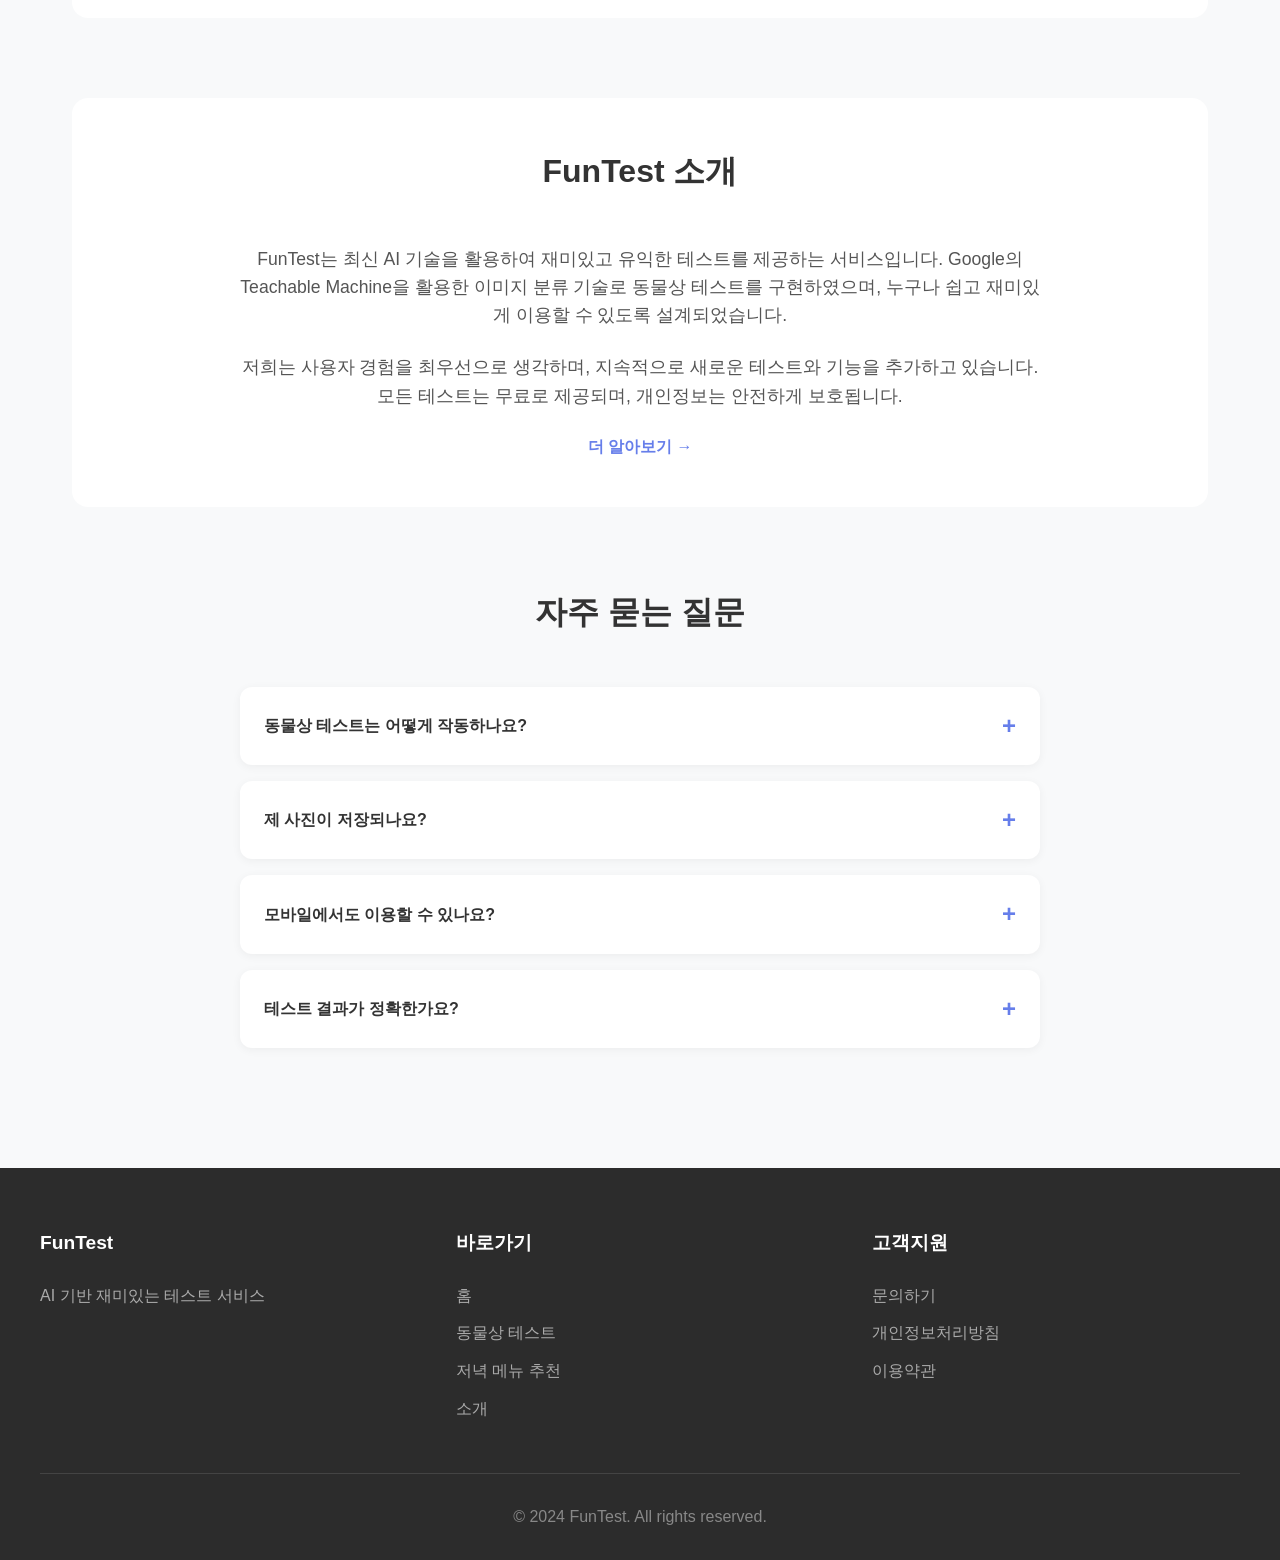
==== commit caf2ba92: "feat: Add multilingual support (Korean/English) - Add i18n.js with translations for Korean and Engli" ====
--- a/index.html
+++ b/index.html
@@ -17,11 +17,15 @@
         <div class="nav-container">
             <a href="index.html" class="logo">FunTest</a>
             <ul class="nav-links">
-                <li><a href="index.html" class="active">홈</a></li>
-                <li><a href="animal.html">동물상 테스트</a></li>
-                <li><a href="about.html">소개</a></li>
-                <li><a href="contact.html">문의</a></li>
+                <li><a href="index.html" class="active" data-i18n="nav_home">홈</a></li>
+                <li><a href="animal.html" data-i18n="nav_animal_test">동물상 테스트</a></li>
+                <li><a href="about.html" data-i18n="nav_about">소개</a></li>
+                <li><a href="contact.html" data-i18n="nav_contact">문의</a></li>
             </ul>
+            <div class="lang-switcher">
+                <button class="lang-btn" data-lang="ko">한국어</button>
+                <button class="lang-btn" data-lang="en">English</button>
+            </div>
             <button class="mobile-menu-btn" id="mobile-menu-btn">
                 <span></span>
                 <span></span>
@@ -33,9 +37,9 @@
     <!-- Hero Section -->
     <section class="hero">
         <div class="hero-content">
-            <h1>AI로 알아보는 나의 모습</h1>
-            <p>인공지능 기술을 활용한 다양한 테스트로 재미있게 자신을 알아보세요. 동물상 테스트, 메뉴 추천 등 다양한 콘텐츠를 무료로 제공합니다.</p>
-            <a href="animal.html" class="cta-button">지금 테스트하기</a>
+            <h1 data-i18n="hero_title">AI로 알아보는 나의 모습</h1>
+            <p data-i18n="hero_description">인공지능 기술을 활용한 다양한 테스트로 재미있게 자신을 알아보세요. 동물상 테스트, 메뉴 추천 등 다양한 콘텐츠를 무료로 제공합니다.</p>
+            <a href="animal.html" class="cta-button" data-i18n="hero_cta">지금 테스트하기</a>
         </div>
     </section>
 
@@ -43,87 +47,87 @@
     <main class="main-content">
         <!-- Featured Tests Section -->
         <section class="featured-section">
-            <h2 class="section-title">인기 테스트</h2>
+            <h2 class="section-title" data-i18n="featured_title">인기 테스트</h2>
             <div class="test-grid">
                 <!-- Animal Test Card -->
                 <article class="test-card">
                     <div class="card-icon">🐕🐱</div>
-                    <h3>동물상 테스트</h3>
-                    <p>AI가 분석하는 나의 동물상! 강아지상일까, 고양이상일까? 웹캠이나 사진으로 간편하게 테스트해보세요.</p>
+                    <h3 data-i18n="animal_test_title">동물상 테스트</h3>
+                    <p data-i18n="animal_test_desc">AI가 분석하는 나의 동물상! 강아지상일까, 고양이상일까? 웹캠이나 사진으로 간편하게 테스트해보세요.</p>
                     <ul class="card-features">
-                        <li>실시간 웹캠 분석</li>
-                        <li>사진 업로드 지원</li>
-                        <li>상세한 결과 설명</li>
+                        <li data-i18n="animal_feature_1">실시간 웹캠 분석</li>
+                        <li data-i18n="animal_feature_2">사진 업로드 지원</li>
+                        <li data-i18n="animal_feature_3">상세한 결과 설명</li>
                     </ul>
-                    <a href="animal.html" class="card-button">테스트 시작</a>
+                    <a href="animal.html" class="card-button" data-i18n="start_test">테스트 시작</a>
                 </article>
 
                 <!-- Menu Recommendation Card -->
                 <article class="test-card">
                     <div class="card-icon">🍽️</div>
-                    <h3>저녁 메뉴 추천</h3>
-                    <p>오늘 저녁 뭐 먹지? 매일 고민되는 메뉴 선택을 도와드립니다. 랜덤 추천으로 새로운 메뉴를 발견해보세요.</p>
+                    <h3 data-i18n="menu_test_title">저녁 메뉴 추천</h3>
+                    <p data-i18n="menu_test_desc">오늘 저녁 뭐 먹지? 매일 고민되는 메뉴 선택을 도와드립니다. 랜덤 추천으로 새로운 메뉴를 발견해보세요.</p>
                     <ul class="card-features">
-                        <li>다양한 메뉴 데이터베이스</li>
-                        <li>랜덤 추천 기능</li>
-                        <li>한식, 양식, 중식 등 다양</li>
+                        <li data-i18n="menu_feature_1">다양한 메뉴 데이터베이스</li>
+                        <li data-i18n="menu_feature_2">랜덤 추천 기능</li>
+                        <li data-i18n="menu_feature_3">한식, 양식, 중식 등 다양</li>
                     </ul>
-                    <a href="menu.html" class="card-button">추천 받기</a>
+                    <a href="menu.html" class="card-button" data-i18n="get_recommendation">추천 받기</a>
                 </article>
             </div>
         </section>
 
         <!-- How It Works Section -->
         <section class="how-it-works">
-            <h2 class="section-title">어떻게 작동하나요?</h2>
+            <h2 class="section-title" data-i18n="how_it_works_title">어떻게 작동하나요?</h2>
             <div class="steps-grid">
                 <div class="step">
                     <div class="step-number">1</div>
-                    <h3>테스트 선택</h3>
-                    <p>원하는 테스트를 선택하세요. 동물상 테스트, 메뉴 추천 등 다양한 옵션이 있습니다.</p>
+                    <h3 data-i18n="step1_title">테스트 선택</h3>
+                    <p data-i18n="step1_desc">원하는 테스트를 선택하세요. 동물상 테스트, 메뉴 추천 등 다양한 옵션이 있습니다.</p>
                 </div>
                 <div class="step">
                     <div class="step-number">2</div>
-                    <h3>간편한 참여</h3>
-                    <p>웹캠을 켜거나 사진을 업로드하세요. 별도의 앱 설치 없이 브라우저에서 바로 이용 가능합니다.</p>
+                    <h3 data-i18n="step2_title">간편한 참여</h3>
+                    <p data-i18n="step2_desc">웹캠을 켜거나 사진을 업로드하세요. 별도의 앱 설치 없이 브라우저에서 바로 이용 가능합니다.</p>
                 </div>
                 <div class="step">
                     <div class="step-number">3</div>
-                    <h3>결과 확인</h3>
-                    <p>AI가 분석한 결과를 확인하고 친구들과 공유해보세요. 재미있는 설명과 함께 제공됩니다.</p>
+                    <h3 data-i18n="step3_title">결과 확인</h3>
+                    <p data-i18n="step3_desc">AI가 분석한 결과를 확인하고 친구들과 공유해보세요. 재미있는 설명과 함께 제공됩니다.</p>
                 </div>
             </div>
         </section>
 
         <!-- About Section -->
         <section class="about-section">
-            <h2 class="section-title">FunTest 소개</h2>
+            <h2 class="section-title" data-i18n="about_title">FunTest 소개</h2>
             <div class="about-content">
-                <p>FunTest는 최신 AI 기술을 활용하여 재미있고 유익한 테스트를 제공하는 서비스입니다. Google의 Teachable Machine을 활용한 이미지 분류 기술로 동물상 테스트를 구현하였으며, 누구나 쉽고 재미있게 이용할 수 있도록 설계되었습니다.</p>
-                <p>저희는 사용자 경험을 최우선으로 생각하며, 지속적으로 새로운 테스트와 기능을 추가하고 있습니다. 모든 테스트는 무료로 제공되며, 개인정보는 안전하게 보호됩니다.</p>
-                <a href="about.html" class="text-link">더 알아보기 →</a>
+                <p data-i18n="about_p1">FunTest는 최신 AI 기술을 활용하여 재미있고 유익한 테스트를 제공하는 서비스입니다. Google의 Teachable Machine을 활용한 이미지 분류 기술로 동물상 테스트를 구현하였으며, 누구나 쉽고 재미있게 이용할 수 있도록 설계되었습니다.</p>
+                <p data-i18n="about_p2">저희는 사용자 경험을 최우선으로 생각하며, 지속적으로 새로운 테스트와 기능을 추가하고 있습니다. 모든 테스트는 무료로 제공되며, 개인정보는 안전하게 보호됩니다.</p>
+                <a href="about.html" class="text-link" data-i18n="learn_more">더 알아보기 →</a>
             </div>
         </section>
 
         <!-- FAQ Section -->
-        <section class="faq-section">
-            <h2 class="section-title">자주 묻는 질문</h2>
+        <section class="faq-section" id="faq">
+            <h2 class="section-title" data-i18n="faq_title">자주 묻는 질문</h2>
             <div class="faq-list">
                 <details class="faq-item">
-                    <summary>동물상 테스트는 어떻게 작동하나요?</summary>
-                    <p>동물상 테스트는 Google Teachable Machine으로 학습된 AI 모델을 사용합니다. 사용자의 얼굴 사진을 분석하여 강아지상과 고양이상 중 어느 쪽에 더 가까운지 확률로 보여드립니다. 재미로 즐기는 테스트이며, 과학적 근거가 있는 것은 아닙니다.</p>
+                    <summary data-i18n="faq1_q">동물상 테스트는 어떻게 작동하나요?</summary>
+                    <p data-i18n="faq1_a">동물상 테스트는 Google Teachable Machine으로 학습된 AI 모델을 사용합니다. 사용자의 얼굴 사진을 분석하여 강아지상과 고양이상 중 어느 쪽에 더 가까운지 확률로 보여드립니다. 재미로 즐기는 테스트이며, 과학적 근거가 있는 것은 아닙니다.</p>
                 </details>
                 <details class="faq-item">
-                    <summary>제 사진이 저장되나요?</summary>
-                    <p>아니요, 사용자의 사진은 서버에 저장되지 않습니다. 모든 분석은 사용자의 브라우저에서 직접 이루어지며, 분석이 완료되면 이미지 데이터는 자동으로 삭제됩니다. 개인정보 보호를 최우선으로 생각합니다.</p>
+                    <summary data-i18n="faq2_q">제 사진이 저장되나요?</summary>
+                    <p data-i18n="faq2_a">아니요, 사용자의 사진은 서버에 저장되지 않습니다. 모든 분석은 사용자의 브라우저에서 직접 이루어지며, 분석이 완료되면 이미지 데이터는 자동으로 삭제됩니다. 개인정보 보호를 최우선으로 생각합니다.</p>
                 </details>
                 <details class="faq-item">
-                    <summary>모바일에서도 이용할 수 있나요?</summary>
-                    <p>네, FunTest는 모바일 기기에 최적화되어 있습니다. 스마트폰이나 태블릿의 브라우저에서 접속하여 모든 테스트를 이용하실 수 있습니다. 모바일 카메라를 활용한 실시간 테스트도 지원됩니다.</p>
+                    <summary data-i18n="faq3_q">모바일에서도 이용할 수 있나요?</summary>
+                    <p data-i18n="faq3_a">네, FunTest는 모바일 기기에 최적화되어 있습니다. 스마트폰이나 태블릿의 브라우저에서 접속하여 모든 테스트를 이용하실 수 있습니다. 모바일 카메라를 활용한 실시간 테스트도 지원됩니다.</p>
                 </details>
                 <details class="faq-item">
-                    <summary>테스트 결과가 정확한가요?</summary>
-                    <p>동물상 테스트는 재미를 위한 엔터테인먼트 콘텐츠입니다. AI 모델이 학습한 패턴을 기반으로 분석하지만, 이는 과학적으로 검증된 방법이 아닙니다. 친구들과 함께 가볍게 즐기시면 됩니다.</p>
+                    <summary data-i18n="faq4_q">테스트 결과가 정확한가요?</summary>
+                    <p data-i18n="faq4_a">동물상 테스트는 재미를 위한 엔터테인먼트 콘텐츠입니다. AI 모델이 학습한 패턴을 기반으로 분석하지만, 이는 과학적으로 검증된 방법이 아닙니다. 친구들과 함께 가볍게 즐기시면 됩니다.</p>
                 </details>
             </div>
         </section>
@@ -134,31 +138,32 @@
         <div class="footer-content">
             <div class="footer-section">
                 <h4>FunTest</h4>
-                <p>AI 기반 재미있는 테스트 서비스</p>
+                <p data-i18n="footer_description">AI 기반 재미있는 테스트 서비스</p>
             </div>
             <div class="footer-section">
-                <h4>바로가기</h4>
+                <h4 data-i18n="footer_links">바로가기</h4>
                 <ul>
-                    <li><a href="index.html">홈</a></li>
-                    <li><a href="animal.html">동물상 테스트</a></li>
-                    <li><a href="menu.html">메뉴 추천</a></li>
-                    <li><a href="about.html">소개</a></li>
+                    <li><a href="index.html" data-i18n="nav_home">홈</a></li>
+                    <li><a href="animal.html" data-i18n="nav_animal_test">동물상 테스트</a></li>
+                    <li><a href="menu.html" data-i18n="menu_test_title">메뉴 추천</a></li>
+                    <li><a href="about.html" data-i18n="nav_about">소개</a></li>
                 </ul>
             </div>
             <div class="footer-section">
-                <h4>고객지원</h4>
+                <h4 data-i18n="footer_support">고객지원</h4>
                 <ul>
-                    <li><a href="contact.html">문의하기</a></li>
-                    <li><a href="privacy.html">개인정보처리방침</a></li>
-                    <li><a href="terms.html">이용약관</a></li>
+                    <li><a href="contact.html" data-i18n="footer_contact">문의하기</a></li>
+                    <li><a href="privacy.html" data-i18n="footer_privacy">개인정보처리방침</a></li>
+                    <li><a href="terms.html" data-i18n="footer_terms">이용약관</a></li>
                 </ul>
             </div>
         </div>
         <div class="footer-bottom">
-            <p>&copy; 2024 FunTest. All rights reserved.</p>
+            <p data-i18n="footer_copyright">© 2024 FunTest. All rights reserved.</p>
         </div>
     </footer>
 
+    <script src="i18n.js"></script>
     <script>
         // Mobile menu toggle
         document.getElementById('mobile-menu-btn').addEventListener('click', function() {
--- a/style.css
+++ b/style.css
@@ -80,6 +80,31 @@
     background: #333;
     border-radius: 2px;
     transition: 0.3s;
+}
+
+/* Language Switcher */
+.lang-switcher {
+    display: flex;
+    gap: 5px;
+    margin-left: 20px;
+}
+
+.lang-btn {
+    background: transparent;
+    border: 1px solid #667eea;
+    color: #667eea;
+    padding: 6px 12px;
+    border-radius: 20px;
+    font-size: 0.85rem;
+    cursor: pointer;
+    transition: all 0.3s ease;
+}
+
+.lang-btn:hover,
+.lang-btn.active {
+    background: linear-gradient(135deg, #667eea 0%, #764ba2 100%);
+    color: white;
+    border-color: transparent;
 }
 
 /* Hero Section */
@@ -523,6 +548,10 @@
 
 /* Responsive Design */
 @media (max-width: 768px) {
+    .nav-container {
+        flex-wrap: wrap;
+    }
+
     .nav-links {
         display: none;
         position: absolute;
@@ -539,8 +568,15 @@
         display: flex;
     }
 
+    .lang-switcher {
+        order: 2;
+        margin-left: auto;
+        margin-right: 10px;
+    }
+
     .mobile-menu-btn {
         display: flex;
+        order: 3;
     }
 
     .mobile-menu-btn.active span:nth-child(1) {
